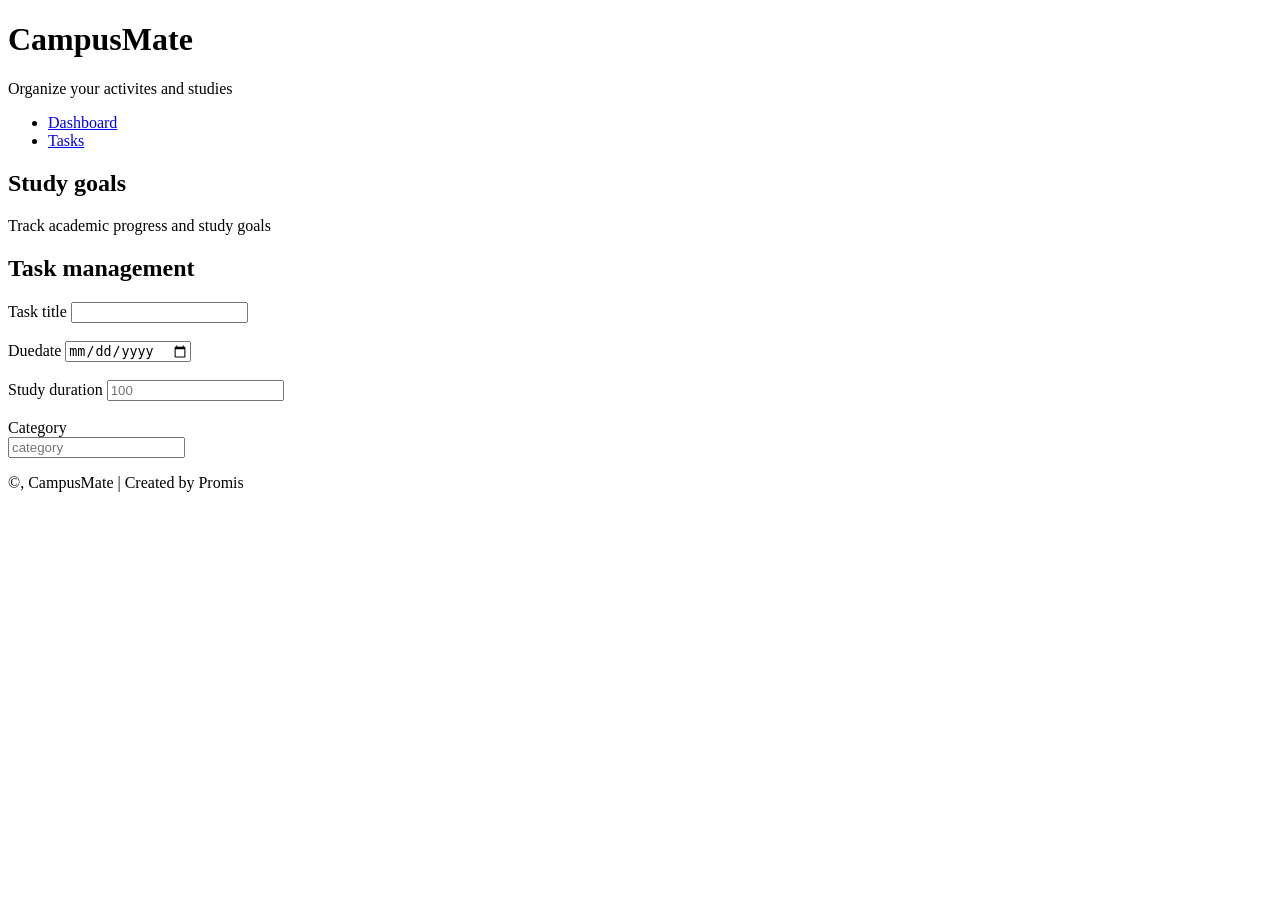
==== index.html @ 2e15851d "add files" ====
<!DOCTYPE html>
<html lang="en">
    <head>
        <title> CampusMate </title>
        <meta name="viewport" content="width=device-width, initial-scale=1">
        <meta charset="utf-8">
        <link rel="stylesheet" href="style.css">
        <script src="script.js" defer></script>
    </head>
    <body>
        <header>
            <h1> CampusMate</h1>
            <p> Organize your activites and studies </p>
        </header>
        <nav>
            <ul>
                <li><a href="#dashboard">Dashboard</a></li>
                <li><a href="#tasks">Tasks</a></li>
            </ul>                
        </nav>
        <main>
            <section id="dashboard">
                <h2>Study goals</h2>
                <p>Track academic progress and study goals</p>
            </section>
            <section id="tasks">
                <h2>Task management</h2>
                <form>
                <label for="Task title">Task title</label>
                <input type="text" id="Task title" name="Task title"><br><br>

                <label for="Duedate">Duedate</label>
                <input type="date" id="Duedate" name="Duedate"><br><br>

                <label for="duration">Study duration</label>
                <input type="number" id="duration" name="duration" min="30" placeholder="100"><br><br>

                <label for="category">Category</label><br>
                <input list="category" id="category" name="category" placeholder="category">
                <datalist id="category">
                    <option value="Coursework">
                    <option value="Exam prep">
                    <option value="Project">
                    <option value="Personal study">

                <button type="submit">Add task</button>
                <button type="delete">Delete task</button>
                </form>
            </section>
        </main>
        <footer>
            <p>&copy, CampusMate | Created by Promis
        </footer>
    </body>
</html>
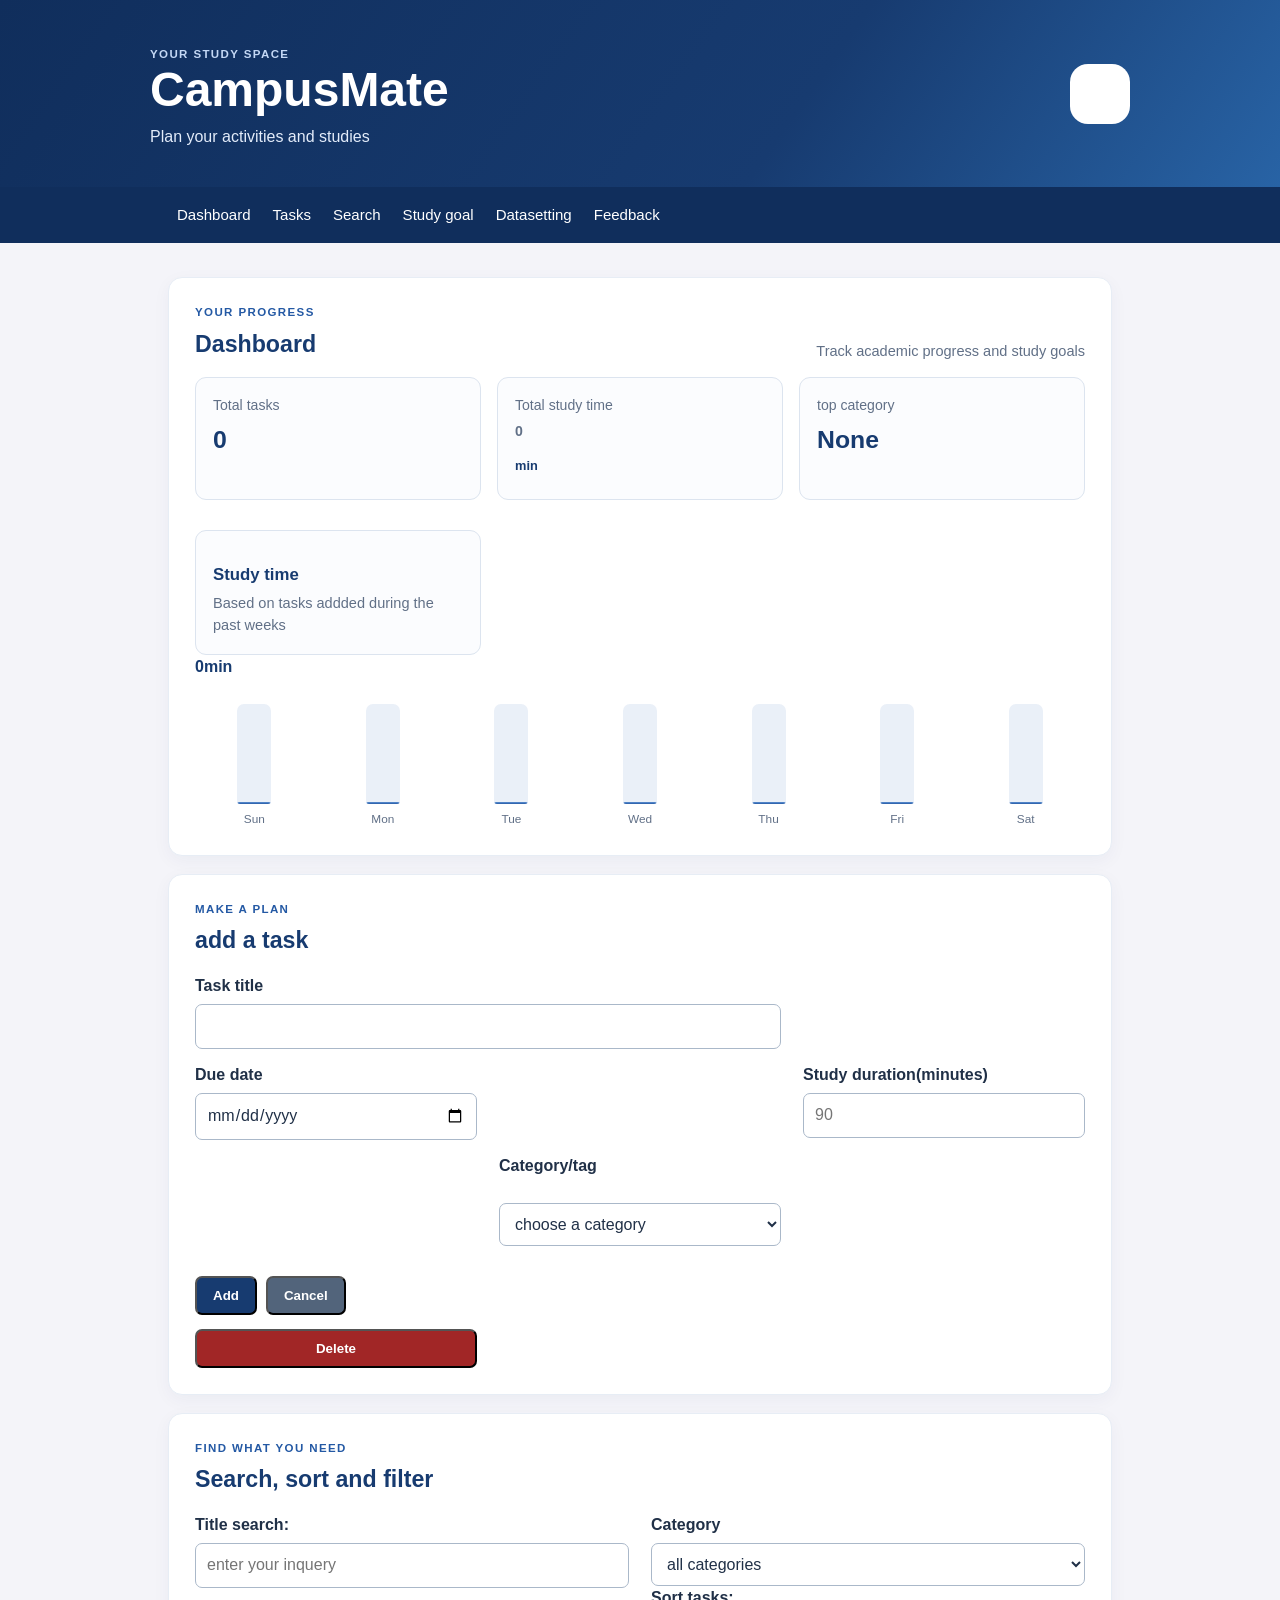
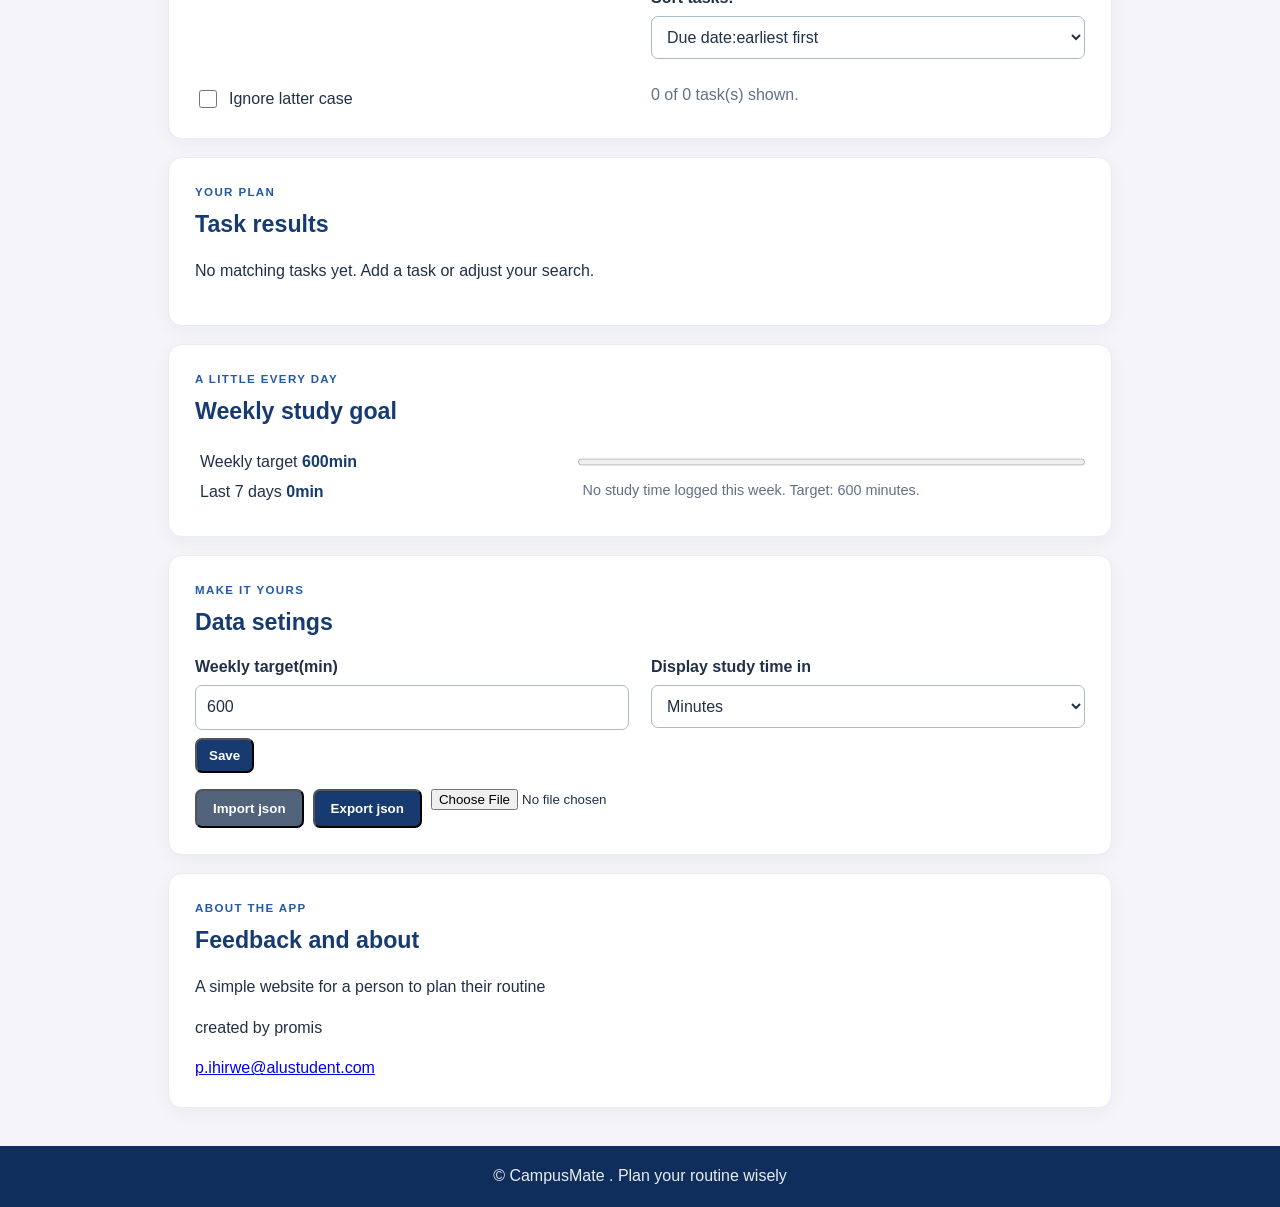
==== commit b3a0e180: "update the file" ====
--- a/index.html
+++ b/index.html
@@ -8,48 +8,164 @@
         <script src="script.js" defer></script>
     </head>
     <body>
-        <header>
+        <a class="skiplink" href="#main">Main content</a>
+        <header class="siteheader">
+            <div class="headerinner"><div>
+            <p class="brow">Your study space</p>
             <h1> CampusMate</h1>
-            <p> Organize your activites and studies </p>
+            <p> Plan your activities and studies </p></div>
+            <span class="headermark">CM</span></div>
         </header>
         <nav>
             <ul>
                 <li><a href="#dashboard">Dashboard</a></li>
                 <li><a href="#tasks">Tasks</a></li>
+                <li><a href="#search">Search</a></li>
+                <li><a href="#goal"> Study goal</a></li>
+                <li><a href="#datasettings">Datasetting</a></li>
+                <li><a href="#feedback">Feedback</a></li>
             </ul>                
         </nav>
-        <main>
+        <main id="main">
             <section id="dashboard">
-                <h2>Study goals</h2>
-                <p>Track academic progress and study goals</p>
+                <div class="sectionheading">
+                <div><p class="brow">Your progress</p>
+                <h2 id="dashboardheading">Dashboard</h2></div>
+                <p class="muted">Track academic progress and study goals</p></div>
+                <div class="statsgrid">
+                    <article class="statcard"><span>Total tasks</span>
+                        <strong id="totaltasks">0</strong></article>
+                    <article class="statcard"><span>Total study time</span>
+                        <strong><span id="totaltime">0</span>
+                        <small id="totalunit">min</small></strong></article>
+                    <article class="statcard">
+                        <span>top category</span><strong id="topcategory">None</strong></article>
+                    <article class="chartcard"><div class="sectionheading"></div>
+                        <h3>Study time </h3>
+                        <p class="muted">Based on tasks addded during the past weeks</p></div>
+                        <span class="charttotal"><span id="weektotal">0</span>min</span></div>
+                        <div id="weeklychart" class="weeklychart" role="img"></div></article>
             </section>
+
             <section id="tasks">
-                <h2>Task management</h2>
-                <form>
-                <label for="Task title">Task title</label>
-                <input type="text" id="Task title" name="Task title"><br><br>
+                <p class="brow">Make a plan</p>
+                <h2 id="formheading">add a task</h2>
+                <form id="taskform">
+                <input type="hidden" id="editingid">
+                <div class="formgrid">
+                <div class="fieldwide">
+                <label for="tasktitle">Task title</label>
+                <input type="text" id="tasktitle" name="Tasktitle" required></div>
+                <small id="titleerror" class="fielderror"></small>
+                
+                <div class="field">
+                <label for="duedate">Due date</label>
+                <input type="date" id="duedate" name="Duedate" required></div>
+                <small id="dateerror" class="fielderror"></small>
 
-                <label for="Duedate">Duedate</label>
-                <input type="date" id="Duedate" name="Duedate"><br><br>
+                <div class="field">
+                <label for="duration">Study duration(minutes)</label>
+                <input type="number" id="duration" name="duration" min="1" max="100000" placeholder="90" required></div>
+                <small id="durationerror" class="fielderror"></small>
 
-                <label for="duration">Study duration</label>
-                <input type="number" id="duration" name="duration" min="30" placeholder="100"><br><br>
+                <div class="field">
+                <label for="category">Category/tag</label>
+                <small id="categoryerror" class="fielderror"></small>
+                <select id="category" name="category" required>
+                    <option value=""selected disabled>choose a category</option>
+                    <option value="coursework">Coursework</option>
+                    <option value="exam prep">Exam prep</option>
+                    <option value="project">Project</option>
+                    <option value="personal study">Personal study</option>
+                </select></div>
 
-                <label for="category">Category</label><br>
-                <input list="category" id="category" name="category" placeholder="category">
-                <datalist id="category">
-                    <option value="Coursework">
-                    <option value="Exam prep">
-                    <option value="Project">
-                    <option value="Personal study">
-
-                <button type="submit">Add task</button>
-                <button type="delete">Delete task</button>
+                <div class="buttonrow">
+                <button type="submit" id="savetask">Add  </button>
+                <button type="button" id="canceledit" class="buttonsecondary">Cancel  </button></div>
+                <button type="button" id="deleteall" class="buttondanger">Delete</button>
                 </form>
             </section>
+            <section id="search">
+                <p class="brow">Find what you need</p>
+                <h2 id="searchheading">Search, sort and filter</h2>
+                <div class="searchgrid"><div class="fieldwide">
+                    <label for="regexinput">Title search:</label>
+                    <input type="search" id="regexinput" placeholder="enter your inquery"></div>
+
+                    <div class="field">
+                    <label for="categoryfilter">Category</label>
+                    <select id="categoryfilter">
+                        <option value="">all  categories</option>
+                        <option value="coursework">Coursework</option>
+                        <option value="exam prep">Exam prep</option>
+                        <option value="project">Project</option>
+                        <option value="personal study">Personal study</option>
+                        </select>
+
+                    <div class="field">
+                    <label for="sortoption">Sort tasks:</label>
+                    <select id="sortoption">
+                        <option value="dateascend">Due date:earliest first</option>
+                        <option value="datedescend">Due date:lastest first</option>
+                        <option value="durationascend">Duration:shortest first</option>
+                        <option value="durationdescend">Duration:largest first</option>
+                        <option value="titleascend">Title:A to Z</option>
+                        <option value="titledescend">Title:A to Z</option>
+                    </select></div></div>
+
+                    <label class="checklabel" for="caseinsensitive">
+                    <input type="checkbox" id="caseinsensitive">Ignore latter case</label>
+                    <p id="searchstatus" class="status"></p>
+            </section>
+            <section id="results">
+                <div class="sectionheading"><div>
+                    <p class="brow">Your plan</p>
+                    <h2>Task results</h2></div></div>
+                    <div id="tasklist"></div>
+            </section>                
+            <section id="goal">
+                <p class="brow">A little every day</p>
+                <h2 id="goalheading"> Weekly study goal</h2>
+                <div class="goalpanel"><div>
+                <p>Weekly target<strong> <span id="weeklytarget">600</span>min</strong></p>
+                <p>Last 7 days<strong> <span id="weeklytime">0</span>min</strong></p></div>
+                <div class="goalprogress"><progress id="goalpress" max="600" value="0"></progress>
+                    <p id=progressstatus> No study time logged this week</p></div>
+            </section>            
+            <section id="datasettings">
+                <p class="brow">Make it yours</p>
+                <h2 id="settingsheading">Data setings</h2>
+                <div class="settingsgrid"><div class="field">
+                <label for="weeklytargetinput">Weekly target(min)</label>
+                <input type="number" id="weeklytargetinput" min="1" max="100000" step="1" value="600">
+
+                <button type="button" id="savetarget" class="smallbutton">Save</button></div>
+                <div class="field">
+                <label for="displayunit">Display study time in </label>
+                <select id="displayunit">
+                    <option value="minutes">Minutes</option>
+                    <option value="hours">Hours</option>
+                    </select></div></div>
+                <div class="buttonraw">
+                    <button type="button" id="importtasks" class="buttonsecondary">Import json</button>
+                    <button type="button" id="exporttasks">Export json</button>
+                    <input type="file" id="importfile"></div>
+            </section>
+            <section id="feedback">
+                <p class="brow">About the app</p>
+                <h2 id="aboutheading">Feedback and about</h2>
+                <p>A simple website for a person to plan their routine</p>
+                <p class="personal">created by promis</p>
+                <a href="mailto:p.ihirwe@alustudent.com">p.ihirwe@alustudent.com</a>
+            </section>
+            <section class="messagebox">
+                <p id="errormessage" role="alert"></p>
+                <p id="appmessage" role="status"></p>
+                <p id="goalalert" role="alert"></p>
+                </section>
         </main>
         <footer>
-            <p>&copy, CampusMate | Created by Promis
+            <p>&copy; CampusMate . Plan your routine wisely </p>
         </footer>
     </body>
 </html>
--- a/style.css
+++ b/style.css
@@ -0,0 +1,516 @@
+*{
+    box-sizing:border-box;
+}
+body{
+    margin:0;
+    background-color:#f4f4f9;
+    color:#203047;
+    font:16px/1.55 arial,sans-serif;
+}
+.skiplink{
+    position:absolute;
+    top:-60px;
+    left:12px;
+    z-index:10;
+    padding:10px 14px;
+    border-radius:6px;
+    color:#173b70;
+    background-color:#ffffff;
+}
+.skiplink:focus{
+    top:12px;
+}
+.siteheader{
+    padding:30px 20px;
+    background:linear-gradient(125deg, #102e5c, #173b70 62%, #2863a5);
+    color:#ffffff;
+}
+.headerinner{
+    display:flex;
+    max-width:980px;
+    margin:auto;
+    align-items:center;
+    justify-content: space-between;
+}
+.siteheader h1{
+    margin:0;
+    font-size:clamp(2rem, 5vw, 3rem);
+    line-height:1.1;
+}
+.siteheader p{
+    margin:8px 0 0;
+    color:#e3ecfa;
+}
+.brow{
+    margin:0 0 5px;
+    color:#2459a4;
+    font-size: 0.72rem;
+    font-weight:800;
+    letter-spacing: 0.12em;
+    text-transform:uppercase;
+}
+.siteheader .brow{
+    color:#c4d8f5;
+}
+.headermark{
+    display:grid;
+    width:60px;
+    height:60px;
+    border-radius:18px;
+    background-color:#ffffff;
+    font-size:1.35rem;
+    font-weight:800;
+    place-items:center;
+}
+
+
+nav{
+    background-color:#102e5c;
+    top:0;
+    position:sticky;
+    z-index:5;
+}
+nav ul{
+    display:flex;
+    max-width:980px;
+    list-style:none;
+    margin:auto;
+    padding:8px 16px;
+    flex-wrap:wrap;
+    justify-content:center;
+}
+nav ul li{
+    margin:0;
+}
+nav a {
+    display:block;
+    border-radius:6px;
+    font-size:.94rem;
+    color:white;
+    padding:8px 11px;
+    text-decoration:none;
+}
+nav a:hover, nav a:focus-visible{
+    background-color:#ffffff20;
+}
+main{
+    width:min(calc(100% - 32px),980px);
+    margin:22px auto 38px;
+}
+main>section{
+    margin:18px;
+    padding:22px;
+    border:1px solid #e7edf5;
+    border-radius:14px;
+    background-color:#ffffff;
+    box-shadow:0 5px 18px #19375c0b;
+    scroll-margin-top:80px;
+}
+h2{
+    margin:0 0 15px;
+    color:#173b70;
+    font-size:1.45rem;
+}
+h3{
+    margin:0;
+    color:#173b70;
+    font-size:1.05rem;
+}
+.sectionheading{
+    display:flex;
+    margin-bottom:14px;
+    align-items:end;
+    justify-content:space-between;
+    gap:12px;
+}
+.sectionheading h2{
+    margin:0;
+}
+.muted, .status{
+    color:#617087;
+}
+.muted{
+    margin:4px 0 0;
+    font-size:.91rem;
+}
+.statsgrid{
+    display:grid;
+    grid-template-columns:repeat(2, minmax(0, 1fr));
+    gap:12px;
+}
+.statcard, .chartcard{
+    padding:17px;
+    border:1px solid #dce4ef;
+    border-radius:11px;
+    background-color:#fbfcfe;
+}
+.statcard strong{
+    display:block;
+    margin-top:5px;
+    color:#173b70;
+    font-size:1.55rem;
+    overflow-wrap:anywhere;
+}
+.statcard span{
+    display:block;
+    color:#617087;
+    font-size:.88rem;
+}
+.statcard small{
+    font-size:.8rem;
+}
+.chartcard{
+    margin-top:14px;
+}
+.charttotal{
+    color:#173b70;
+    font-weight:750;
+}
+.weeklychart{
+    display:grid;
+    min-height:130px;
+    padding:14px 4px 0;
+    grid-template-columns:repeat(7, minmax(22px, 1fr));
+    align-items:end;
+    gap:10px;
+}
+.chartday{
+    display:flex;
+    height:120px;
+    align-items:center;
+    justify-content:end;
+    flex-direction:column;
+    gap:6px;
+}
+.chartbarwrap{
+    display:flex;
+    width:min(34px, 70%);
+    height:88px;
+    align-items:end;
+    overflow:hidden;
+    border-radius:7px 7px 3px 3px;
+    background-color:#eaf0f8;
+}
+.chartbar{
+    width:100%;
+    min-height:2px;
+    border-radius:7px 7px 0 0;
+    background:linear-gradient(#5e91d2,#2459a4);
+    transition:height .3s ease;
+}
+.chartday span{
+    color:#617087;
+    font-size:.74rem;
+}
+.chartday b{
+    color:#203047;
+    font-size:.7rem;
+}
+.formgrid, .searchgrid, .settingsgrid{
+    display:grid;
+    grid-template-columns:repeat(2, minmax(0, 1fr));
+    gap:14px
+}
+.fieldwide{
+    grid-column:1/-1;
+}
+.field label, .fieldwide label{
+    display:block;
+    margin-bottom:5px;
+    font-weight:700;
+}
+.field input, .field select, .fieldwide input, .fieldwide select{
+    display:block;
+    width:100%;
+    min-height:43px;
+    padding:9px 11px;
+    border-radius:7px;
+    border:1px solid #aab8c9;
+    background-color:white;
+    color:#203047;
+    font:inherit;
+}
+.field small, .fieldwide small{
+    display:block;
+    margin-top:4px;
+    font-size:.82rem;
+}
+.fielderror{
+    min-height:1.2rem;
+    color:#a12626;
+}
+.invalid{
+    border-color:#a12626 !important;
+    box-shadow:0 0 0 2px #a126261b;
+}
+.buttonrow, .buttonraw{
+    display:flex;
+    margin-top:16px;
+    gap:9px;
+}
+.buttonrow{
+    grid-column:1/-1;
+}
+button{
+    margin-top:0;
+    padding:10px 16px;
+    border-radius:7px;
+    background-color:#173b70;
+    color:#ffffff;
+    font-weight:700;
+    cursor:pointer;
+    transition:background-color .15s ease, transform .15s ease;
+}
+button:hover{
+    transform:translateY(-1px);
+    background-color:#0f2a52;
+}
+button:active{
+    transform:translateY(0);
+}
+button:focus-visible, a:focus-visible, input:focus-visible, select:focus-visible{
+    outline:3px solid #f2c14e;
+    outline-offset:2px;
+}
+.buttonsecondary{
+    background-color:#52647b;
+}
+.buttonsecondary:hover{
+    background-color:#36465a;
+}
+.buttondanger, .taskdelete{
+    background-color:#a12626;
+}
+.buttondanger:hover, .taskdelete:hover{
+    background-color:#781b1b;
+}
+.smallbutton{
+    margin-top:8px;
+    padding:8px 12px;
+}
+.checklabel{
+    display:flex;
+    margin:14px 0 0;
+    align-items:center;
+    gap:9px;
+}
+.checklabel input{
+    width:18px;
+    height:18px;
+    accent-color:#173b70;
+}
+.status{
+    min-height:1.5em;
+    margin:10px 0 0;
+}
+.tasklist{
+    display:grid;
+    gap:10px;
+}
+.taskcard{
+    display:flex;
+    margin:10px 0;
+    padding:14px;
+    align-items:center;
+    justify-content:space-between;
+    gap:14px;
+    border:1px solid #dce4ef;
+    border-radius:10px;
+    background-color:#f7f9fc;
+}
+.taskcard h3{
+    margin:0 0 4px;
+    font-size:1rem;
+    overflow-wrap:anywhere;
+}
+.taskmeta{
+    margin:0;
+    color:#617087;
+    font-size:.91rem;
+}
+.tag{
+    display:inline-block;
+    margin-top:7px;
+    border-radius:999px;
+    background-color:#e5edf9;
+    color:#244b7d;
+    font-size:.78rem;
+    font-weight:700;
+}
+.taskactions{
+    display:flex;
+    flex:0 0 auto;
+    gap:7px;
+}
+.taskactions button{
+    padding:7px 11px;
+    font-size:.9rem;
+}
+.goalpanel{
+    display:grid;
+    grid-template-columns:1fr 1.4fr;
+    align-items:center;
+    gap:20px;
+}
+.goalpanel p{
+    margin:5px;
+}
+.goalpanel strong{
+    color:#173b70;
+}
+.goalprogress progress{
+    width:100%;
+    height:14px;
+    accent-color:#2459a4;
+}
+.goalprogress p{
+    color:#617087;
+    font-size:.9rem;
+}
+.messagebox{
+    padding:0 22px;
+    border:0;
+    background-color:transparent;
+    box-shadow:none;
+}
+#errormessage{
+    color:#a12626;
+    font-weight:600;
+}
+#appmessage{
+    color:#1757a6;
+}
+#errormessage:empty, #appmessage:empty, #goalalert:empty{
+    display:none;
+}
+footer{
+    padding:18px;
+    background-color:#102e5c;
+    color:#e6edf8;
+    text-align:center;
+}
+footer p{
+    margin:0;
+}
+@media(min-width:768px){
+    main{
+        margin-top:30px;
+    }
+    .statsgrid{
+        grid-template-columns:repeat(3,minmax(0,1fr));
+        gap:16px;
+    }
+    main>section{
+        padding:26px;
+    }
+    .formgrid{
+        grid-template-columns:repeat(3, minmax(0,1fr));
+    }
+    .fieldwide{
+        grid-column:span 2;
+    }
+    .searchgrid .fieldwide{
+        grid-column:span 1;
+    }
+    .weeklychart{
+        gap:18px;
+    }
+    .chartbarwrap{
+        height:100px;
+    }
+    .chartday{
+        height:135px;
+    }
+}
+@media(min-width:1024px){
+    .siteheader{
+        padding:38px 24px;
+    }
+    nav ul{
+        justify-content:flex-start;
+    }
+    main{
+        margin-top:34px;
+    }
+    .formgrid, .searchgrid, .settingsgrid{
+        column-gap:22px;
+    }
+}
+@media(max-width:520px){
+    main{
+        width:calc(100% - 20px);
+        margin-top:12px;
+    }
+    main>section{
+        margin:12px;
+        padding:17px;
+    }
+    .siteheader{
+        padding:24px 18px;
+    }
+    .headermark{
+        width:48px;
+        height:48px;
+        border-radius:14px;
+    }
+    .statsgrid{
+        grid-template-columns:1fr;
+    }
+    .statcard{
+        padding:13px 15px;
+    }
+    .statcard strong{
+        font-size:1.3rem;
+    }
+    .formgrid, .searchgrid, .settingsgrid, .goalpanel{
+        grid-template-columns:1fr;
+    }
+    .fieldwide{
+        grid-column:auto;
+    }
+    .sectionheading{
+        align-items:flex-start;
+        flex-direction:column;
+    }
+    .taskactions{
+        width:100%;
+    }
+    taskactions button{
+        flex:1;
+    }
+    nav ul{
+        justify-content:flex-start;
+        flex-wrap:nowrap;
+        overflow-x:auto;
+    }
+    nav a{
+        padding:8px 9px;
+        white-space:nowrap;
+    }
+    .weeklychart{
+        gap:4px;
+    }
+    .chartday{
+        font-size:.68rem;
+    }
+}
+@media(max-width:360px){
+    main{
+        width:calc(100%-20%)
+    }
+    main>section{
+        padding:13px;
+    }
+    .buttonrow button, .buttonraw button{
+        flex:1 1 100%;
+    }
+    .chartday b{
+        font-size:.62rem;
+    }
+}
+@media(prefers-reduced-motion:reduce){
+    *, *::before, *::after{
+        scroll-behavior:auto !important;
+        transition:none !important;
+    }
+}
